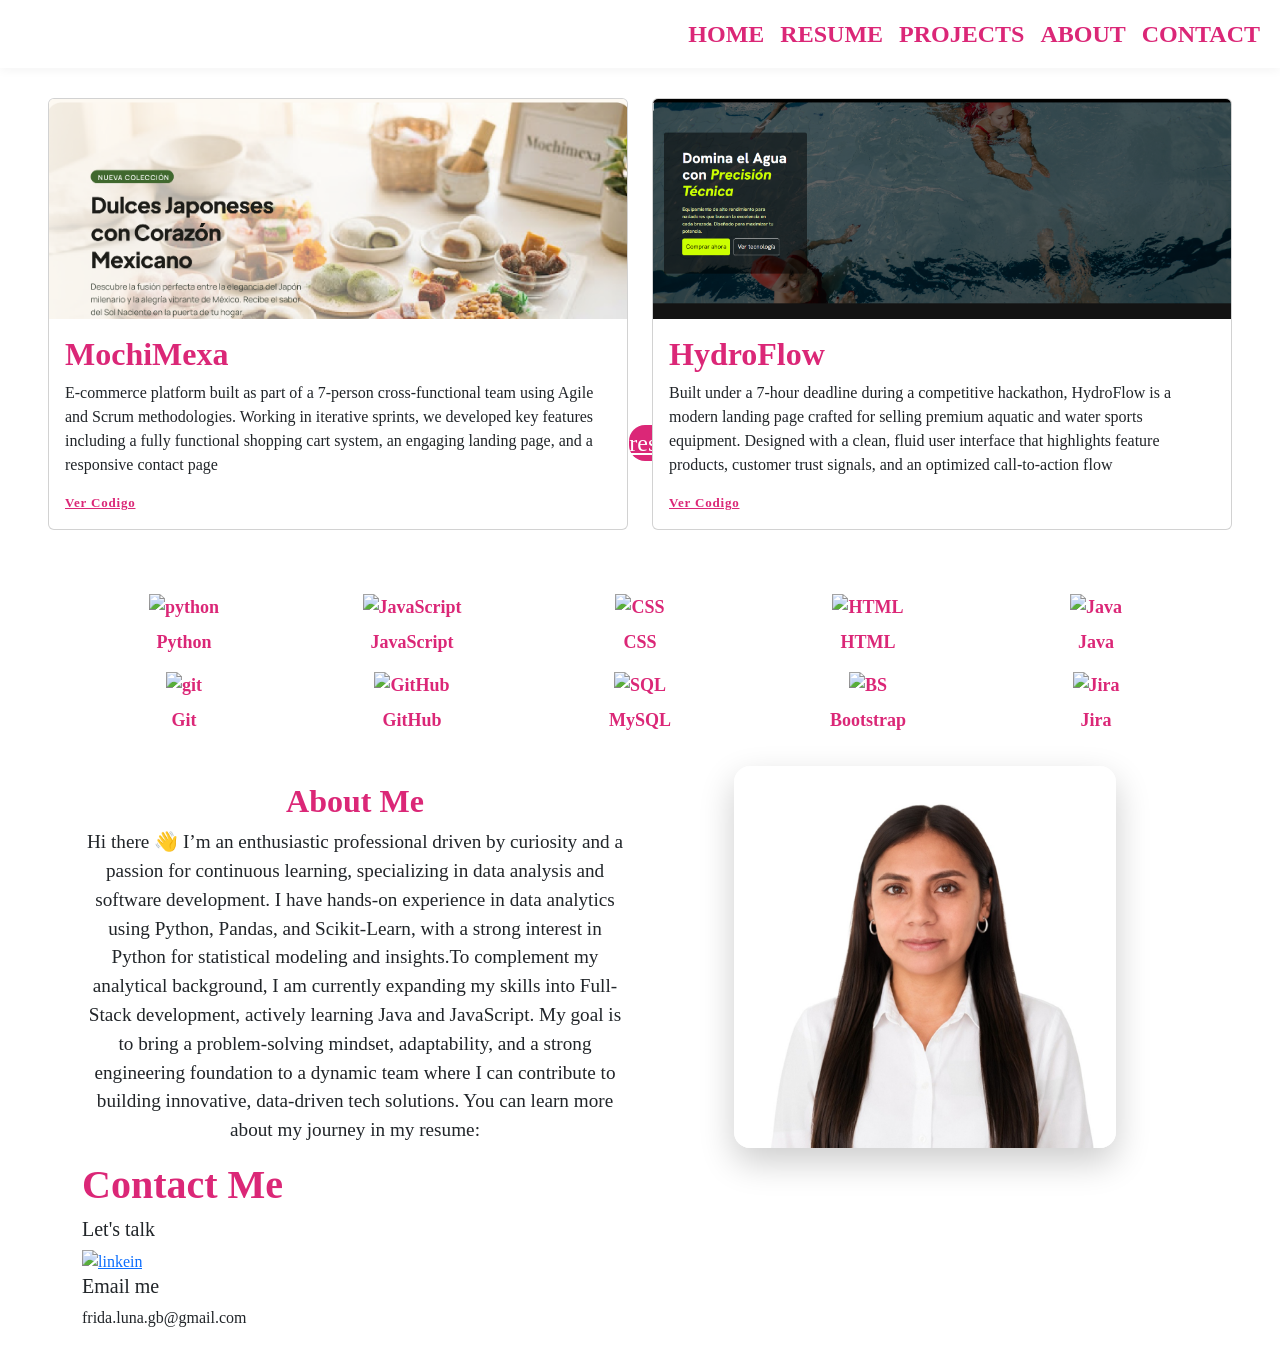
==== Portafolio/index.html @ 8cf639ee "Add files via upload" ====
<!DOCTYPE html>
<html lang="en">
<head>
    <meta charset="UTF-8">
    <meta name="viewport" content="width=device-width, initial-scale=1.0">
    <title>Portafolio</title>
    <link href="https://cdn.jsdelivr.net/npm/bootstrap@5.3.8/dist/css/bootstrap.min.css" rel="stylesheet" integrity="sha384-sRIl4kxILFvY47J16cr9ZwB07vP4J8+LH7qKQnuqkuIAvNWLzeN8tE5YBujZqJLB" crossorigin="anonymous">
    <link href="style.css" rel="stylesheet" type="text/css" />
</head>
<body>

    <!-----------------------------------NAVBAR---------------------------------------------------->

    <nav id="navBar" class="navbar navbar-expand-lg fixed-top nav-custom">
        <div class="container-fluid justify-content-end">
            <!-- Botón Hamburguesa -->
             <button class="navbar-toggler" type="button" data-bs-toggle="collapse" data-bs-target="#navbarNav">
                <span class="navbar-toggler-icon"></span>
             </button>
            <!-- Menu --> 
            <div class="collapse navbar-collapse justify-content-end text-end" id="navbarNav">
                <ul class="navbar-nav">
                    <li class="nav-item">
                        <a class="nav-link active" aria-current="page" href="#home">HOME</a>
                    </li>
                    <li class="nav-item">
                        <a class="nav-link" href="#resume">RESUME</a>
                    </li>
                    <li class="nav-item">
                        <a class="nav-link" href="#projects">PROJECTS</a>
                    </li>
                    <li class="nav-item">
                        <a class="nav-link" href="#about">ABOUT</a>
                    </li>
                    <li class="nav-item">
                        <a class="nav-link" href="#contact">CONTACT</a>
                    </li>
                </ul>
            </div>
        </div>
    </nav>

 

<!--------------------------------------------HOME------------------------------------>
<section id="home">
    <div class="card text-bg-dark">
        <img src="https://midu.dev/images/wallpapers/una-taza-de-javascript.png" class="card-img" alt="imgbaner">
        <div class="card-img-overlay">
            <h5 class="card-title">Frida Luna</h5>
            <p class="card-text">Software Developer</p>
            <p class="card-text">Thanks for checking out my portfolio! Whether you’re a recruiter, fellow engineer, friend, or lost stranger, I hope you enjoy the ride</p>
                <div class="d-flex align-items-center justify-content-center gap-3 mt-3">                
                    <a href="https://www.linkedin.com/in/luna-frida/" class="btn-imagen">
                        <img src="https://cdn.jsdelivr.net/gh/devicons/devicon/icons/linkedin/linkedin-original.svg" alt="linkein" width="30" height="30">
                    </a>
                    <a class="btn-cv" href="assets/FridaLunaCV.pdf" download>
                        resume
                    </a>

                </div>



        </div>

    </div>   
</section>


<!--------------------------------------------RESUME------------------------------------> 
<section id="resume">
    
</section>   
<!--------------------------------------------PROJECTS------------------------------------> 
<section id="projects">
    <!--cards for projects-->
    <div class="row row-cols-1 row-cols-md-2 g-4">
        <div class="col">
            <div class="card h-100 card-custom">
                <img src="assets/projects/mochimexa.png" class="card-img-top" alt="...">
                <div class="card-body d-flex flex-column">
                    <h5 class="card-title">MochiMexa</h5>
                    <p class="card-text">
                        E-commerce platform built as part of a 7-person cross-functional team using Agile and Scrum methodologies. 
                        Working in iterative sprints, we developed key features including a fully functional shopping cart system, an engaging landing page, and a responsive contact page
                    </p>
                    <a class="verCodigo" href="https://github.com/taniacsm/MochiMexa">Ver Codigo</a>
                </div>
            </div>
        </div>
        <div class="col">
            <div class="card h-100 card-custom">
                <img src="assets/projects/hydroflow.png" class="card-img-top" alt="HydroFlow">
                <div class="card-body d-flex flex-column">
                    <h5 class="card-title">HydroFlow</h5>
                    <p class="card-text">Built under a 7-hour deadline during a competitive hackathon, HydroFlow is a modern landing page crafted for selling premium aquatic and water sports equipment. Designed with a clean, fluid user interface that highlights feature products, customer trust signals, and an optimized call-to-action flow</p>
                    <a class="verCodigo" href="https://github.com/NinjatoTim/hackathon-generation-equipo2">Ver Codigo</a>
                </div>
            </div>
        </div>
        <!--
        <div class="col">
            <div class="card h-100 card-custom">
                <img src="..." class="card-img-top" alt="...">
                <div class="card-body d-flex flex-column">
                    <h5 class="card-title">Proct 3</h5>
                    <p class="card-text">This is a longer card with supporting text below as a natural lead-in to additional content.</p>
                </div>
            </div>
        </div>
        <div class="col">
            <div class="card h-100 card-custom">
                <img src="..." class="card-img-top" alt="...">
                <div class="card-body d-flex flex-column">
                    <h5 class="card-title">Project 4</h5>
                    <p class="card-text">This is a longer card with supporting text below as a natural lead-in to additional content. This content is a little bit longer.</p>
                </div>
            </div>
        </div>
        -->
    </div> 
</section>


<!-----------Stack------------->

<section id="stack">
    <div class="container text-center">
        <div class="row">
            <div class="col">
                <img src="https://encrypted-tbn0.gstatic.com/images?q=tbn:ANd9GcQ1F4dmI5txw2qmR_FlmspoMGO4IuZcGNRodQJ7lfn6tw&s" alt="python" class="img-fluid mb-2 tech-icon">
                <p>Python</p>
            </div>
            <div class="col">
                <img src="https://encrypted-tbn0.gstatic.com/images?q=tbn:ANd9GcSdsqjcWrN5_YSM-C9orDK_jIfs1ehDb26RiPjRnqq_wg&s=10" alt="JavaScript" class="img-fluid mb-2 tech-icon">
                <p>JavaScript</p>
            </div>
            <div class="col">
                <img src="https://encrypted-tbn0.gstatic.com/images?q=tbn:ANd9GcQLdyvbdrZ-KTLgd3Hv09zH9wc7ZUq9C8mabM9T2j9xzw&s" alt="CSS" class="img-fluid mb-2 tech-icon">
                <p>CSS</p>
            </div>
            <div class="col">
                <img src="https://encrypted-tbn0.gstatic.com/images?q=tbn:ANd9GcT7P9NiruM4qUZmpH-Hnyl31gDc2mts429qxU2IkTBWJg&s=10" alt="HTML" class="img-fluid mb-2 tech-icon">
                <p>HTML</p>

            </div>
            <div class="col">
                <img src="https://encrypted-tbn0.gstatic.com/images?q=tbn:ANd9GcTMh77GsqyGcrAXLEr1YVZkqlyoTXXA7YG3UkzqFxGG_g&s=10" alt="Java" class="img-fluid mb-2 tech-icon">
                <p>Java</p>
            </div> 
        </div>
        <div class="row">
            <div class="col">
                <img src="https://avatars.githubusercontent.com/u/18133?s=200&v=4" alt="git" class="img-fluid mb-2 tech-icon">
                <p>Git</p>
            </div>
            <div class="col">
                <img src="https://encrypted-tbn0.gstatic.com/images?q=tbn:ANd9GcSS7gME06ln7Wb6cFIZayFk9C00QkhyjQJr1Eqqj3N5_Q&s=10" alt="GitHub" class="img-fluid mb-2 tech-icon">
                <p>GitHub</p>                
            </div>
            <div class="col">
                <img src="https://encrypted-tbn0.gstatic.com/images?q=tbn:ANd9GcRxrRSqoOKe0NGMwX-a5rViNeqvXj1EdnUEFaklbYMX0Q&s=10" alt="SQL" class="img-fluid mb-2 tech-icon">
                <p>MySQL</p>                
            </div>
            <div class="col">
                <img src="https://encrypted-tbn0.gstatic.com/images?q=tbn:ANd9GcSuAIwPw_YObjOPfWExvV0bpq4oZzP5f3PgIURhgqDv0g&s" alt="BS" class="img-fluid mb-2 tech-icon">
                <p>Bootstrap</p>                
            </div>
            <div class="col">
                <img src="https://encrypted-tbn0.gstatic.com/images?q=tbn:ANd9GcRQl7BwBndkFU0wgy95q3QxMtMaf6GAiwUCqT33V_-xYg&s=10" alt="Jira" class="img-fluid mb-2 tech-icon">
                <p>Jira</p>                
            </div> 
        </div>
        
    </div>

</section>

<!--------------------------------------------ABOUT---------------------------------------> 
<section id="about">
    <div class="container text-center">
        <div class="row">
            <div class="col-12  col-md-6">
                <p class="aboutMe" ></p>
                <h1>About Me</h1>
                <p>
                    Hi there 👋 I’m an enthusiastic professional driven by curiosity and a passion for 
                    continuous learning, specializing in data analysis and software development. 
                    I have hands-on experience in data analytics using Python, Pandas, and Scikit-Learn,
                    with a strong interest in Python for statistical modeling and insights.To complement
                    my analytical background, I am currently expanding my skills into Full-Stack development, 
                    actively learning Java and JavaScript. My goal is to bring a problem-solving mindset, 
                    adaptability, and a strong engineering foundation to a dynamic team where I can contribute 
                    to building innovative, data-driven tech solutions. You can learn more about my journey in my resume:
                </p>
            </div>
            <div class="col-12 col-md-6">
                <img src="assets/me/me.jpeg" alt="mePicture" class="aboutMe mt-4 mt-md-0">
            </div>
        </div>


</section>
<!--------------------------------------------CONTACT------------------------------------>
<section id="contact">
    <div class="container">
        <h1>Contact Me </h1>
        <h5>Let's talk</h5>
        <a href="https://www.linkedin.com/in/luna-frida/" class="btn-imagen">
            <img src="https://cdn.jsdelivr.net/gh/devicons/devicon/icons/linkedin/linkedin-original.svg" alt="linkein" width="30" height="30">
        </a>
        <h5>Email me</h5>
        <p>frida.luna.gb@gmail.com</p>
    </div>
    
    
</section>

    

<script src="https://cdn.jsdelivr.net/npm/bootstrap@5.3.8/dist/js/bootstrap.bundle.min.js" integrity="sha384-FKyoEForCGlyvwx9Hj09JcYn3nv7wiPVlz7YYwJrWVcXK/BmnVDxM+D2scQbITxI" crossorigin="anonymous"></script>
<script src="script.js"></script>
</body>
</html>
---- Portafolio/style.css ----
/*Identificamos la paleta de colores*/
:root {
    --primario: #DB2777; 
    --secundario: #FDF2F8;
    --terciario: #FBCFE8;
    --neutral: white;    /* #1F2937; */
    --color-texto: rgb(27, 32, 33); 
}

body {
    background-color: var(--neutral) !important;
    font-family: "Inter" !important;
    font-optical-sizing: auto !important;
    font-weight: 400 !important;
    font-style: normal !important;
}


h1,
h2,
h3,
h4,
h5 {
    font-family: 'Inter' !important;
    font-weight: 400;
    font-style: normal;
}
/*************************NAVBAR**********************************/
#navBar .nav-link{
    color: var(--primario) !important; 
    font-weight: 700; 
    font-size: 1.5rem;
}
.nav-custom {
    background-color: var(--neutral);
    box-shadow: 0 2px 10px rgba(0, 0, 0, 0.05);/*sombra*/ 
}

/*************************HOME**********************************/
#home{
    padding: auto;
    text-align: center;
    font-weight: 900 ;
    font-size: 2rem;

}
#home h5{
    padding-top: 8rem;
    font-weight: 900;
    font-size: 5rem;
    color: white;
}
#home a{
    image-rendering: auto;
    color: white;
    font-weight: 500;
}
/*botones*/
#home .btn-imagen {
    display: flex;
    gap: 20px;
    flex-wrap: wrap;
    background-color: transparent;
    object-position: center;
    padding: 1rem;
    width: 1.2rem;
    height: 1.2rem;
}

.btn-cv{
    background-color: #DB2777;
    color: #FBCFE8;
    border-bottom: #FBCFE8;
    border-radius: 1rem;
    font-size: x-large;

}




/*************************RESUME**********************************/

/*************************PROJECTS**********************************/
#projects{
    padding: 3rem;
}

.card-custom .card-img-top {
  height: 220px;            /* Altura fija para todas las imágenes */
  object-fit: cover;        /* Recorta la imagen limpiamente para llenar el espacio sin estirarse */
  object-position: center;   /* Centra el encuadre de la imagen */
}

#projects h5{
    color: var(--primario);
    font-weight: 800;
    font-size: xx-large;
}

#projects .verCodigo{
    color: var(--primario); 
    font-size: 13px; /*  tamaño de letra */
    font-weight: 600; /* espesor de la letra */
    letter-spacing: 0.05rem; /* espacio entre letras*/

    margin-top: auto; /* margen de arriba auto*/
    margin-bottom: 0; /* margen de abajo del rol*/
}

/*stack*/
/*imagenes*/
#stack{
    color: var(--primario);
    font-weight: 900;
    font-size: large;
    padding: 1rem;
}

.tech-icon {
    width: 4rem;      /* Define un ancho fijo para todos los iconos */
    height: 4rem;     /* Define un alto fijo */
    object-fit: contain; /* Mantiene la proporción de la imagen sin deformarla */


}
.tech-icon:hover {
    transform: scale(1.15) translateY(-5px);
    cursor: pointer;
}


/*************************ABOUT ME**********************************/
#about{
    font-size: 1.2rem;
    text-justify: auto;
}
#about h1{
    color: var(--primario);
    font-size: xx-large;
    font-weight: 900;

}

.aboutMe {
    object-fit: cover;
    width: 70%;
    height: auto;
    border-radius: 1rem;
    box-shadow: 0 14px 35px rgba(0, 0, 0, 0.2); /* sombreado suave y con opacidad */
    

}
/*************************CONTACT**********************************/

#contact h1{
    color: var(--primario);
    font-weight: 900;
}
#contact .btn-imagen{
    height: 1.2rem;
    width: 1.2rem;
}
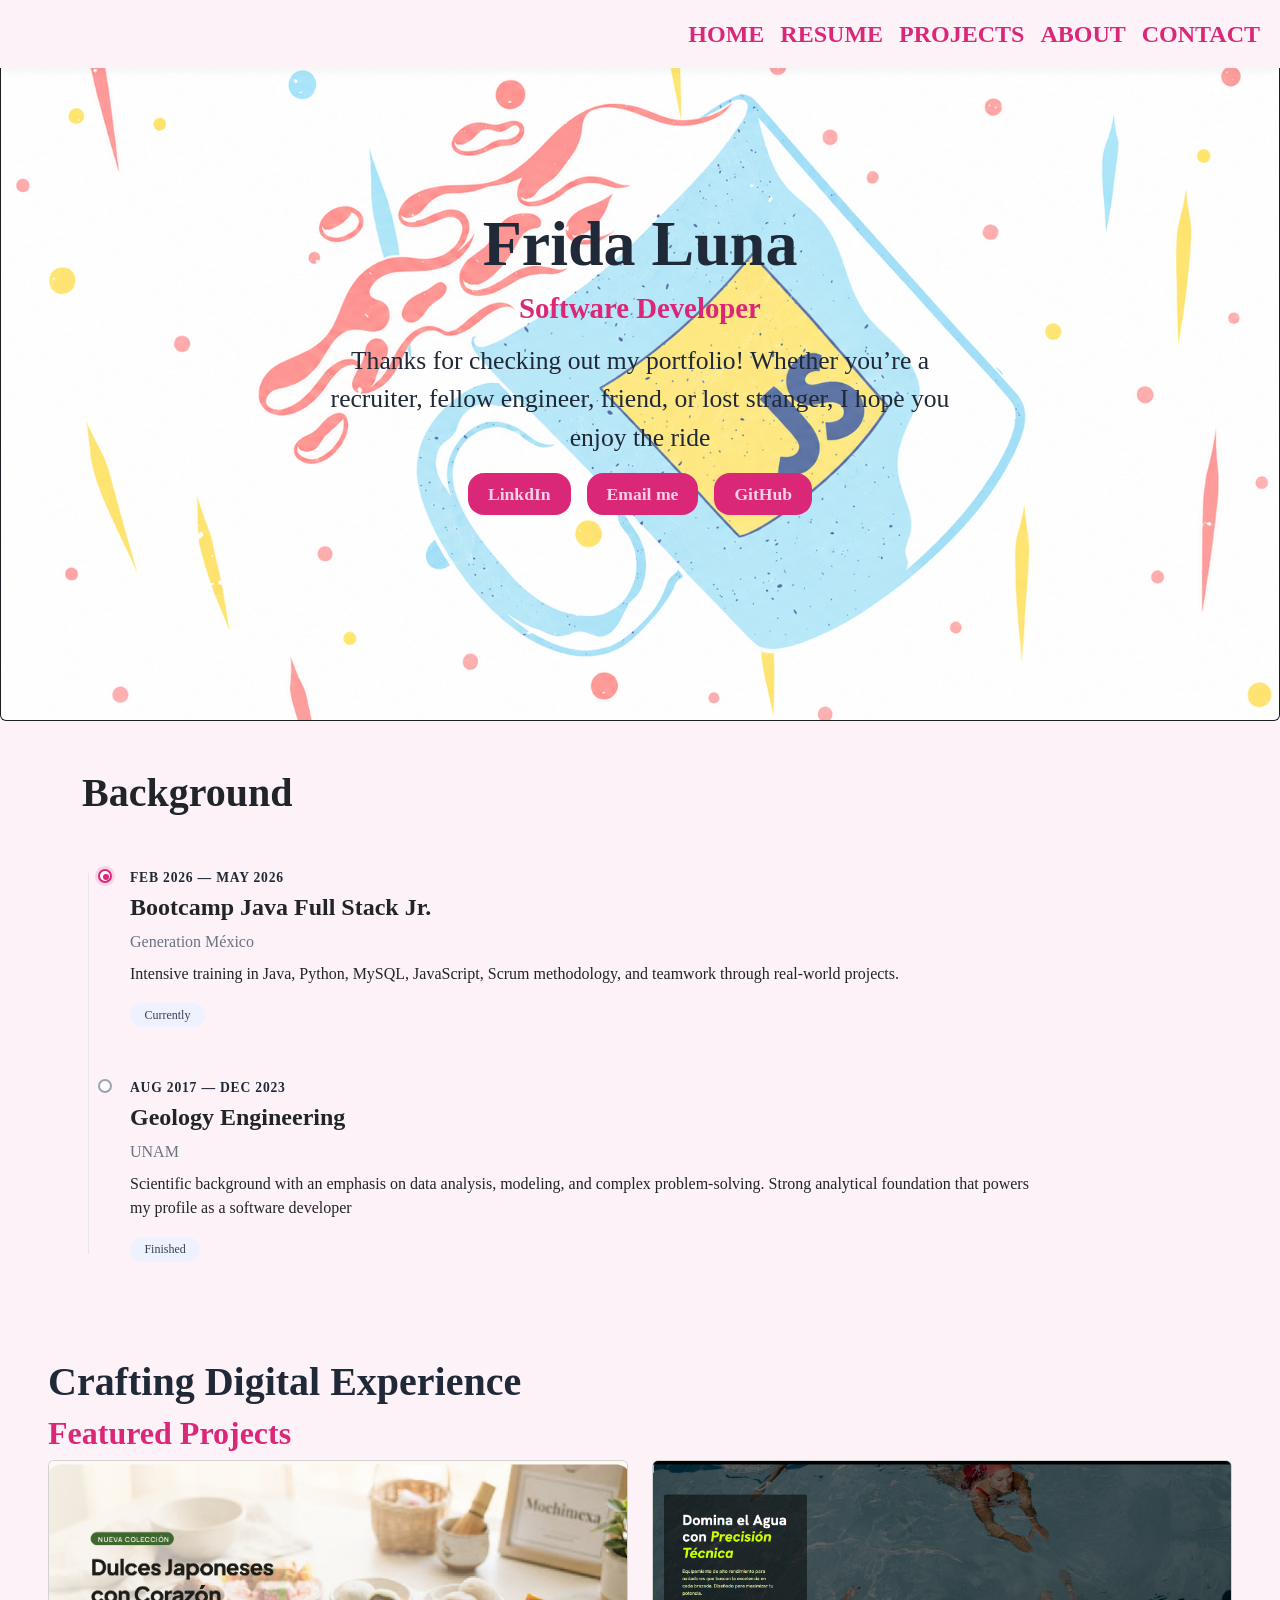
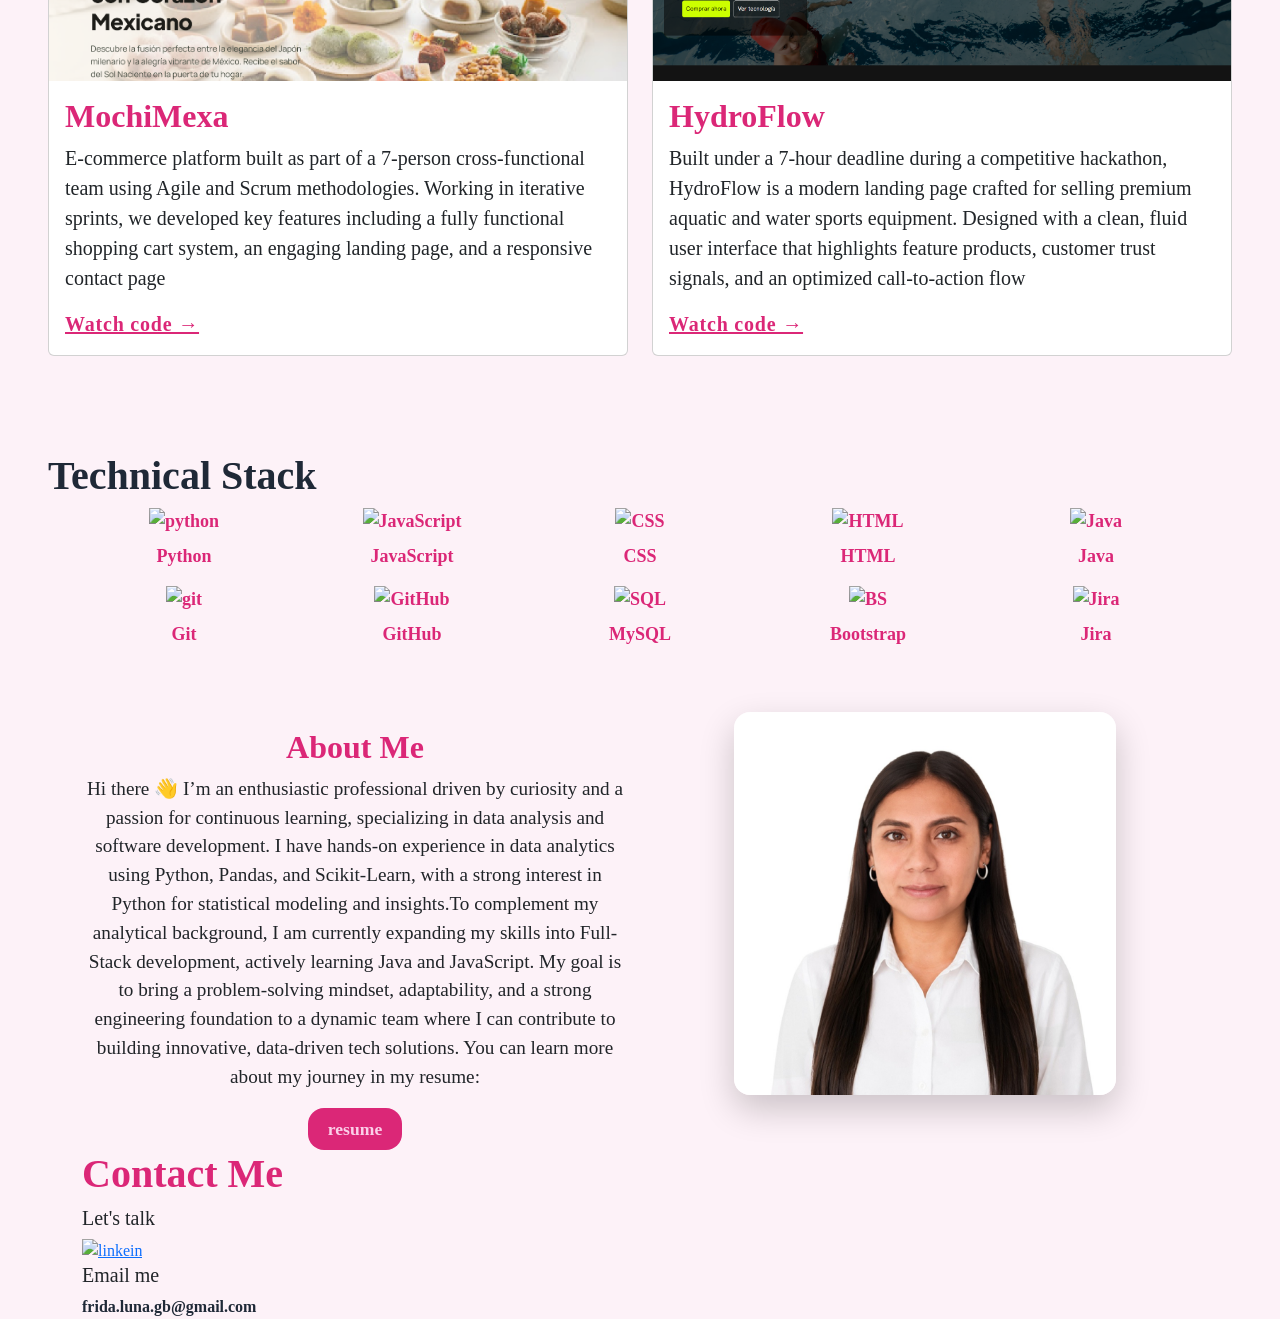
==== commit 1a4867a4: "Add files via upload" ====
--- a/Portafolio/index.html
+++ b/Portafolio/index.html
@@ -44,23 +44,27 @@
 
 <!--------------------------------------------HOME------------------------------------>
 <section id="home">
-    <div class="card text-bg-dark">
-        <img src="https://midu.dev/images/wallpapers/una-taza-de-javascript.png" class="card-img" alt="imgbaner">
-        <div class="card-img-overlay">
-            <h5 class="card-title">Frida Luna</h5>
-            <p class="card-text">Software Developer</p>
-            <p class="card-text">Thanks for checking out my portfolio! Whether you’re a recruiter, fellow engineer, friend, or lost stranger, I hope you enjoy the ride</p>
-                <div class="d-flex align-items-center justify-content-center gap-3 mt-3">                
-                    <a href="https://www.linkedin.com/in/luna-frida/" class="btn-imagen">
-                        <img src="https://cdn.jsdelivr.net/gh/devicons/devicon/icons/linkedin/linkedin-original.svg" alt="linkein" width="30" height="30">
+    <div class="card text-bg-dark"> 
+        <img src="assets/projects/heroBlanco.png" class="card-img" alt="imgbaner" style="min-height: 400px; object-fit: cover;" >
+        <div class="card-img-overlay d-flex flex-column align-items-center justify-content-center p-3">
+            <div>
+                <h5 class="card-title">Frida Luna</h5>
+                <p class="card-text text-role">
+                    Software Developer
+                </p>
+                <p class="card-text text-description">
+                    Thanks for checking out my portfolio! Whether you’re a recruiter, 
+                    fellow engineer, friend, or lost stranger, I hope you enjoy the ride
+                </p>
+                <div class="d-flex align-items-center justify-content-center gap-3 mt-3">
+                    <a class="btn-contact" href="https://www.linkedin.com/in/luna-frida/" >
+                        LinkdIn
                     </a>
-                    <a class="btn-cv" href="assets/FridaLunaCV.pdf" download>
-                        resume
-                    </a>
-
-                </div>
-
-
+                    <a class="btn-contact" href="mailto:frida.luna.gb@gmail.com">Email me</a>
+                    <a class="btn-contact" href="https://github.com/frida-luna20" >GitHub</a>
+                </div>
+                
+            </div>
 
         </div>
 
@@ -70,10 +74,45 @@
 
 <!--------------------------------------------RESUME------------------------------------> 
 <section id="resume">
-    
-</section>   
+</section> 
+<section id="education" class="py-5">
+    <div class="container">
+        <h1 class="mb-2">Background</h1>
+        <div class="title-underline mb-5"></div>
+
+        <div class="timeline">
+
+            <!-- Item 1 -->
+            <div class="timeline-item">
+                <div class="timeline-dot timeline-dot-active"></div>
+                <div class="timeline-content">
+                    <span class="timeline-date">FEB 2026 — MAY 2026</span>
+                    <h4 class="timeline-title">Bootcamp Java Full Stack Jr.</h4>
+                    <p class="timeline-institution">Generation México</p>
+                    <p class="timeline-desc">Intensive training in Java, Python, MySQL, JavaScript, Scrum methodology, and teamwork through real-world projects.</p>
+                    <span class="badge timeline-badge">Currently</span>
+                </div>
+            </div>
+
+            <!-- Item 2 -->
+            <div class="timeline-item">
+                <div class="timeline-dot"></div>
+                <div class="timeline-content">
+                    <span class="timeline-date">AUG 2017 — DEC 2023</span>
+                    <h4 class="timeline-title">Geology Engineering</h4>
+                    <p class="timeline-institution">UNAM</p>
+                    <p class="timeline-desc">Scientific background with an emphasis on data analysis, modeling, and complex problem-solving. Strong analytical foundation that powers my profile as a software developer</p>
+                    <span class="badge timeline-badge">Finished</span>
+                </div>
+            </div>
+
+        </div>
+    </div>
+</section>  
 <!--------------------------------------------PROJECTS------------------------------------> 
 <section id="projects">
+    <h1>Crafting Digital Experience</h1>
+    <h5>Featured Projects</h5>
     <!--cards for projects-->
     <div class="row row-cols-1 row-cols-md-2 g-4">
         <div class="col">
@@ -85,7 +124,7 @@
                         E-commerce platform built as part of a 7-person cross-functional team using Agile and Scrum methodologies. 
                         Working in iterative sprints, we developed key features including a fully functional shopping cart system, an engaging landing page, and a responsive contact page
                     </p>
-                    <a class="verCodigo" href="https://github.com/taniacsm/MochiMexa">Ver Codigo</a>
+                    <a class="verCodigo" href="https://github.com/taniacsm/MochiMexa">Watch code →</a>
                 </div>
             </div>
         </div>
@@ -95,7 +134,7 @@
                 <div class="card-body d-flex flex-column">
                     <h5 class="card-title">HydroFlow</h5>
                     <p class="card-text">Built under a 7-hour deadline during a competitive hackathon, HydroFlow is a modern landing page crafted for selling premium aquatic and water sports equipment. Designed with a clean, fluid user interface that highlights feature products, customer trust signals, and an optimized call-to-action flow</p>
-                    <a class="verCodigo" href="https://github.com/NinjatoTim/hackathon-generation-equipo2">Ver Codigo</a>
+                    <a class="verCodigo" href="https://github.com/NinjatoTim/hackathon-generation-equipo2">Watch code →</a>
                 </div>
             </div>
         </div>
@@ -123,11 +162,15 @@
 </section>
 
 
-<!-----------Stack------------->
+<!----------------------------------------Stack-------------------------------------------->
 
 <section id="stack">
+    <h1 class="font-headline">Technical Stack</h1>
+       
     <div class="container text-center">
+
         <div class="row">
+        
             <div class="col">
                 <img src="https://encrypted-tbn0.gstatic.com/images?q=tbn:ANd9GcQ1F4dmI5txw2qmR_FlmspoMGO4IuZcGNRodQJ7lfn6tw&s" alt="python" class="img-fluid mb-2 tech-icon">
                 <p>Python</p>
@@ -194,6 +237,9 @@
                     adaptability, and a strong engineering foundation to a dynamic team where I can contribute 
                     to building innovative, data-driven tech solutions. You can learn more about my journey in my resume:
                 </p>
+                <a class="btn-cv" href="assets/FridaLunaCV.pdf" download>
+                    resume
+                </a>
             </div>
             <div class="col-12 col-md-6">
                 <img src="assets/me/me.jpeg" alt="mePicture" class="aboutMe mt-4 mt-md-0">
@@ -211,7 +257,7 @@
             <img src="https://cdn.jsdelivr.net/gh/devicons/devicon/icons/linkedin/linkedin-original.svg" alt="linkein" width="30" height="30">
         </a>
         <h5>Email me</h5>
-        <p>frida.luna.gb@gmail.com</p>
+        <a href="mailto:frida.luna.gb@gmail.com" class="email-link">frida.luna.gb@gmail.com</a>
     </div>
     
     
--- a/Portafolio/style.css
+++ b/Portafolio/style.css
@@ -1,9 +1,9 @@
 /*Identificamos la paleta de colores*/
 :root {
     --primario: #DB2777; 
-    --secundario: #FDF2F8;
+    --secundario: #1F2937;
     --terciario: #FBCFE8;
-    --neutral: white;    /* #1F2937; */
+    --neutral:  #FDF2F8;    /* #1F2937; */
     --color-texto: rgb(27, 32, 33); 
 }
 
@@ -36,54 +36,177 @@
     box-shadow: 0 2px 10px rgba(0, 0, 0, 0.05);/*sombra*/ 
 }
 
-/*************************HOME**********************************/
+/********************************************************HOME*****************************************************************/
 #home{
-    padding: auto;
-    text-align: center;
-    font-weight: 900 ;
-    font-size: 2rem;
-
-}
-#home h5{
-    padding-top: 8rem;
-    font-weight: 900;
-    font-size: 5rem;
-    color: white;
-}
-#home a{
-    image-rendering: auto;
-    color: white;
+    text-align: center; 
+}
+
+#home .card-img-overlay {
+    /* Mantiene los márgenes internos controlados para que no choque con las orillas */
+    padding: 1.5rem; 
+}
+
+/* Nombre */
+#home .card-title {
+    font-weight: 900;
+    font-size: clamp(2rem, 5vw, 4.5rem); /* Fluido entre 32px y 72px */
+    color: #1F2937;
+    margin-bottom: 0.25rem;
+}
+
+/* Rol */
+#home .text-role {
+    font-weight: 700;
+    font-size: clamp(1.1rem, 2.5vw, 1.8rem); /* Fluido entre 17px y 28px */
+    color: var(--primario);
+    margin-bottom: 0.75rem;
+}
+
+/* Descripción */
+#home .text-description {
+    font-weight: 400;
+    font-size: clamp(1.08rem, 2.3vw, 1.6rem); 
+    color:#1F2937;
+    max-width: 650px; /* Evita renglones demasiado largos en monitores ultrawide */
+    margin-left: auto;
+    margin-right: auto;
+    margin-bottom: 1rem;
+}
+
+/* Estilos de Botones */
+
+.btn-contact {
+    background-color: #DB2777;
+    color: #FBCFE8 !important;
+    border-radius: 1rem;
+    font-weight: 600;
+    font-size: clamp(0.9rem, 1.5vw, 1.1rem);
+    padding: 0.5rem 1.25rem;
+    text-decoration: none;
+    display: inline-block;
+    transition: background-color 0.2s ease;
+}
+
+.btn-contact:hover {
+    background-color: #BE185D;
+    transform: scale(1.1);
+}
+
+.btn-cv {
+    background-color: #DB2777;
+    color: #FBCFE8 !important;
+    border-radius: 1rem;
+    font-weight: 600;
+    font-size: clamp(0.9rem, 1.5vw, 1.1rem);
+    padding: 0.5rem 1.25rem;
+    text-decoration: none;
+    display: inline-block;
+    transition: background-color 0.2s ease;
+}
+
+.btn-cv:hover {
+    background-color: #BE185D;
+    transform: scale(1.1);
+}
+
+
+
+
+/*************************RESUME**********************************/
+
+
+.timeline {
+    position: relative;
+    padding-left: 3rem;
+}
+
+/* La línea vertical */
+.timeline::before {
+    content: "";
+    position: absolute;
+    left: 6px;
+    top: 8px;
+    bottom: 8px;
+    width: 1px;
+    background-color: #E5E7EB;
+}
+
+.timeline-item {
+    position: relative;
+    margin-bottom: 3rem;
+}
+
+.timeline-item:last-child {
+    margin-bottom: 0;
+}
+
+/* El punto/círculo */
+.timeline-dot {
+    position: absolute;
+    left: -2rem;
+    top: 4px;
+    width: 14px;
+    height: 14px;
+    border-radius: 50%;
+    border: 2px solid #9CA3AF;
+    background-color: #fff;
+}
+
+.timeline-dot-active {
+    border-color: var(--primario, #DB2777);
+    box-shadow: 0 0 0 3px rgba(219, 39, 119, 0.15);
+}
+
+.timeline-dot-active::after {
+    content: "";
+    position: absolute;
+    top: 3px;
+    left: 3px;
+    width: 6px;
+    height: 6px;
+    border-radius: 50%;
+    background-color: var(--primario, #DB2777);
+}
+
+.timeline-date {
+    font-size: 0.85rem;
+    font-weight: 700;
+    letter-spacing: 0.05rem;
+    color: var(--secundario, #1F2937);
+}
+
+.timeline-title {
+    font-weight: 700;
+    margin-top: 0.25rem;
+}
+
+.timeline-institution {
+    color: #6B7280;
+    margin-bottom: 0.5rem;
+}
+
+.timeline-desc {
+    max-width: 900px;
+}
+
+.timeline-badge {
+    background-color: #EEF2FF;
+    color: #374151;
     font-weight: 500;
-}
-/*botones*/
-#home .btn-imagen {
-    display: flex;
-    gap: 20px;
-    flex-wrap: wrap;
-    background-color: transparent;
-    object-position: center;
-    padding: 1rem;
-    width: 1.2rem;
-    height: 1.2rem;
-}
-
-.btn-cv{
-    background-color: #DB2777;
-    color: #FBCFE8;
-    border-bottom: #FBCFE8;
+    padding: 0.4rem 0.9rem;
     border-radius: 1rem;
-    font-size: x-large;
-
-}
-
-
-
-
-/*************************RESUME**********************************/
+}
+#education h1{
+    font-weight: 900;
+}
+
+
 
 /*************************PROJECTS**********************************/
+
 #projects{
     padding: 3rem;
+    font-size: 20px;
 }
 
 .card-custom .card-img-top {
@@ -92,6 +215,12 @@
   object-position: center;   /* Centra el encuadre de la imagen */
 }
 
+#projects h1{
+    color: var(--secundario);
+    font-weight: 900;
+    
+}
+
 #projects h5{
     color: var(--primario);
     font-weight: 800;
@@ -100,7 +229,7 @@
 
 #projects .verCodigo{
     color: var(--primario); 
-    font-size: 13px; /*  tamaño de letra */
+    font-size: 20px; /*  tamaño de letra */
     font-weight: 600; /* espesor de la letra */
     letter-spacing: 0.05rem; /* espacio entre letras*/
 
@@ -114,7 +243,12 @@
     color: var(--primario);
     font-weight: 900;
     font-size: large;
-    padding: 1rem;
+    padding: 3rem;
+}
+#stack h1{
+    color: var(--secundario);
+    font-weight: 900;
+
 }
 
 .tech-icon {
@@ -125,7 +259,7 @@
 
 }
 .tech-icon:hover {
-    transform: scale(1.15) translateY(-5px);
+    transform: scale(1.1) ;
     cursor: pointer;
 }
 
@@ -160,4 +294,16 @@
 #contact .btn-imagen{
     height: 1.2rem;
     width: 1.2rem;
+}
+
+#contact .email-link {
+    color: var(--secundario);
+    text-decoration: none;
+    font-weight: 600;
+    transition: color 0.2s ease;
+}
+
+#contact .email-link:hover {
+    color: var(--primario);
+    text-decoration: underline;
 }
